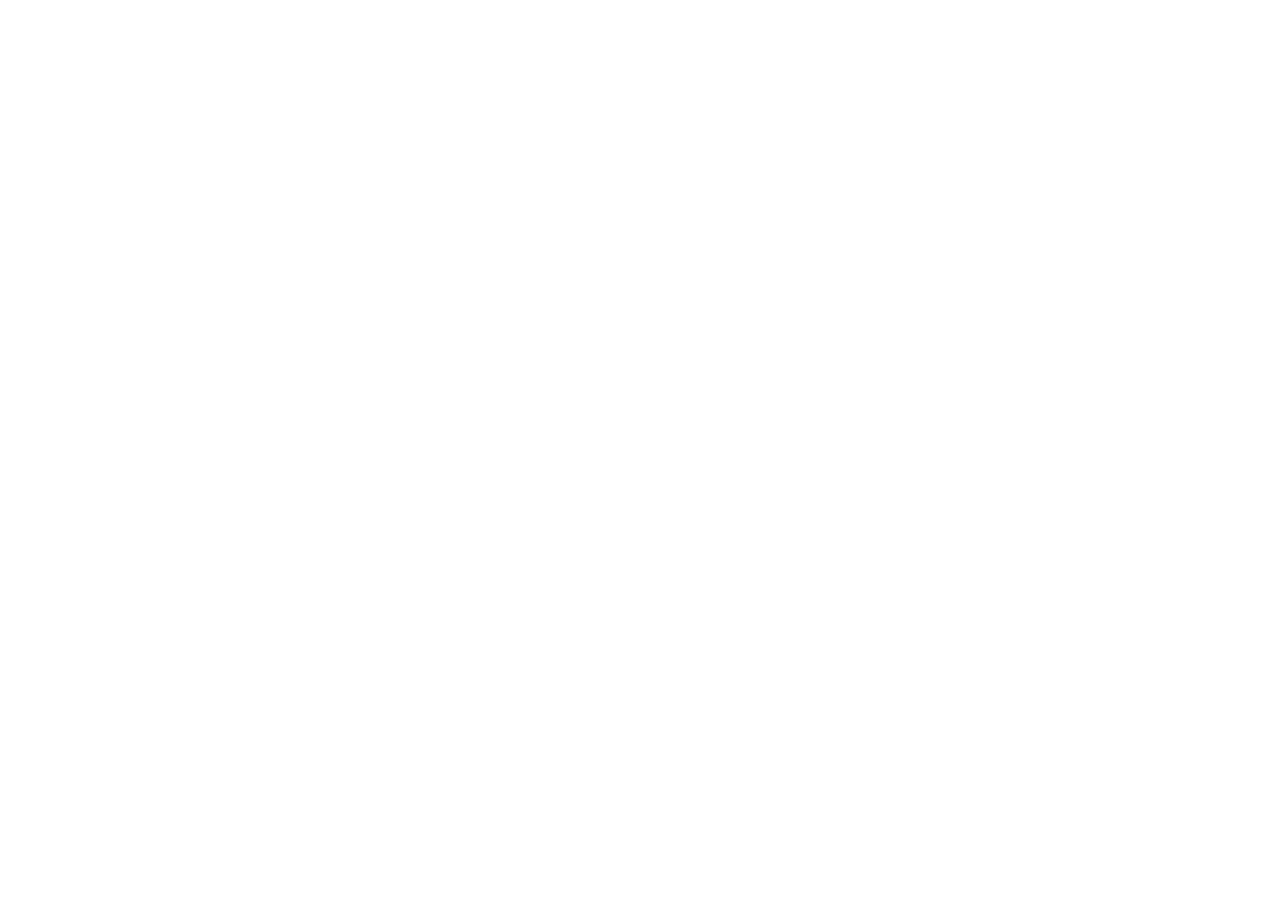
==== index.html @ 2c42944b "firts commit" ====
<!DOCTYPE html>
<html lang="en">
<head>
    <meta charset="UTF-8">
    <meta http-equiv="X-UA-Compatible" content="IE=edge">
    <meta name="viewport" content="width=device-width, initial-scale=1.0">
    <title>Document</title>
</head>
<body>
    
</body>
</html>
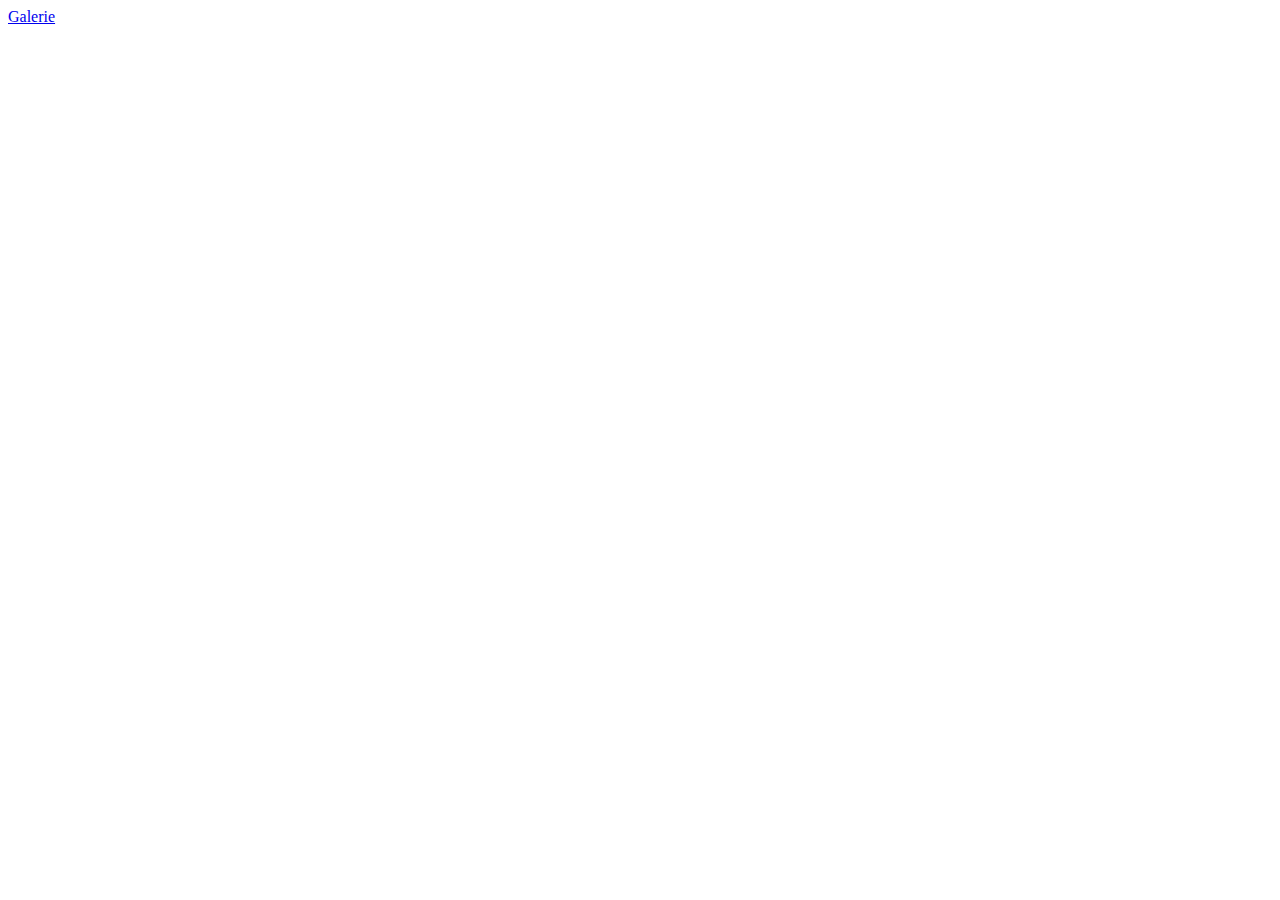
==== commit 86b142b9: "+galerie se zkušebními fotkami" ====
--- a/index.html
+++ b/index.html
@@ -1,12 +1,13 @@
 <!DOCTYPE html>
 <html lang="en">
-<head>
-    <meta charset="UTF-8">
-    <meta http-equiv="X-UA-Compatible" content="IE=edge">
-    <meta name="viewport" content="width=device-width, initial-scale=1.0">
-    <title>Document</title>
-</head>
-<body>
-    
-</body>
+    <head>
+        <meta charset="UTF-8">
+        <meta http-equiv="X-UA-Compatible" content="IE=edge">
+        <meta name="viewport" content="width=device-width, initial-scale=1.0">
+        <title>Sbor dobrovolných hasičů Křižany</title>
+    </head>
+    <header>
+        <a href="./gallery.html">Galerie</a>
+    </header>
+    <body></body>
 </html>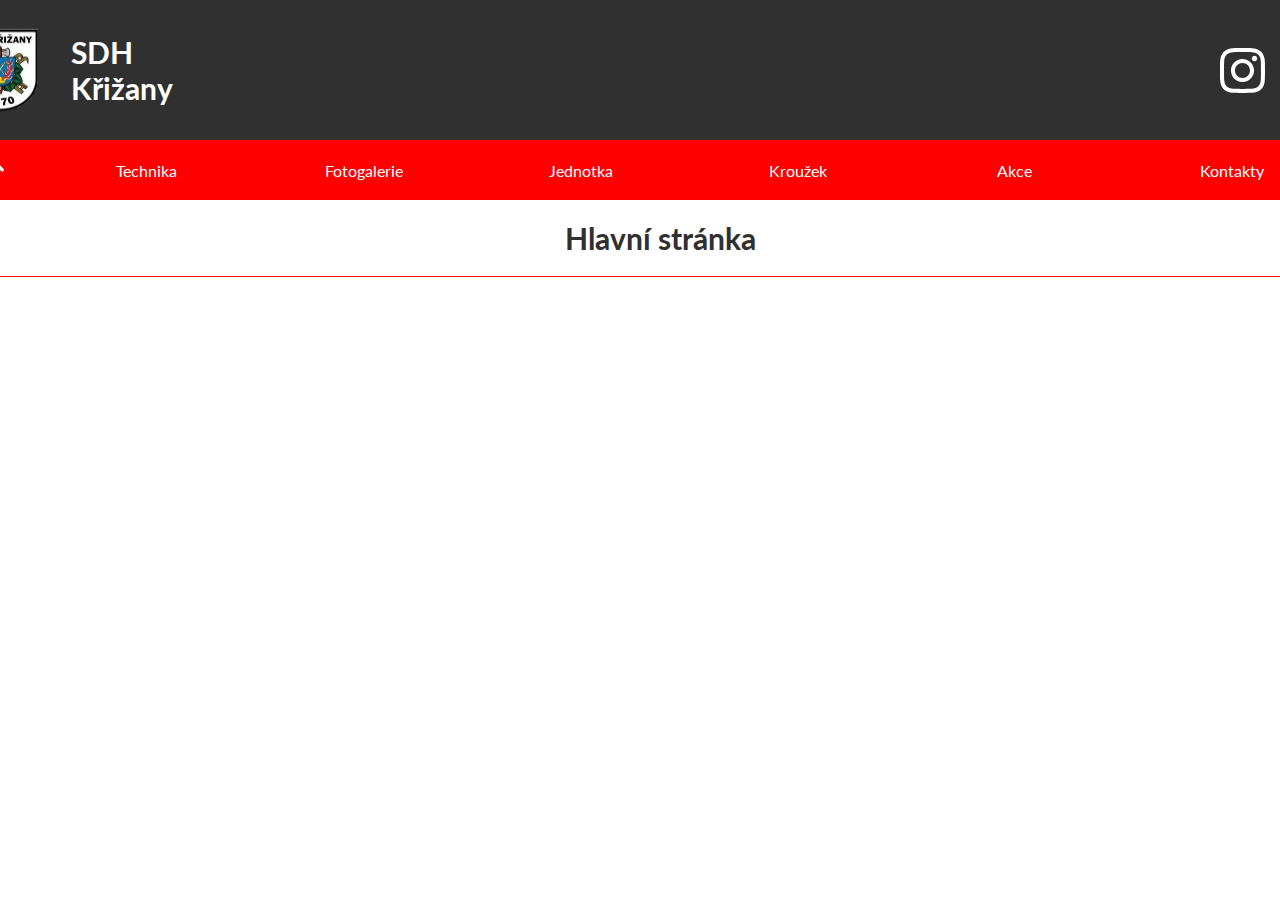
==== commit 782166be: "+obsah - technika" ====
--- a/index.html
+++ b/index.html
@@ -4,10 +4,35 @@
         <meta charset="UTF-8">
         <meta http-equiv="X-UA-Compatible" content="IE=edge">
         <meta name="viewport" content="width=device-width, initial-scale=1.0">
-        <title>Sbor dobrovolných hasičů Křižany</title>
+        <link rel="stylesheet" href="./style/main.css">
+        <link rel="stylesheet" href="./style/index.css">
+        <title>SDH Křižany</title>
+        <link rel="icon" href="./imgs/icon/znak.png">
     </head>
-    <header>
-        <a href="./gallery.html">Galerie</a>
-    </header>
-    <body></body>
+    <body>
+        <header>
+            <div>
+                <div id="nazev">
+                    <img src="./imgs/icon/znak.png" alt="">
+                    <p>SDH Křižany</p>
+                </div>
+                <div id="odkazy">
+                    <a href="https://www.instagram.com/sdh_krizany/"><img src="./imgs/icons_common/iconmonstr-instagram-11.svg" alt=""></a>
+                </div>
+            </div>
+            <nav class="navbar">
+                <a class="domu" href="./index.html"><img src="./imgs/icons_common/home-icon-silhouette-svgrepo-com.svg" alt=""></a>
+                <a class="technika" href="./technika.html">Technika</a>
+                <a class="fotogalerie" href="./fotogalerie.html">Fotogalerie</a>
+                <a class="jednotka" href="./jednotka.html">Jednotka</a>
+                <a class="krouzek" href="./krouzek.html">Kroužek</a>
+                <a class="akce" href="./akce.html">Akce</a>
+                <a class="kontakty" href="./kontakty.html">Kontakty</a>
+            </nav>
+        </header>
+        <div>
+            <h1>Hlavní stránka</h1>
+        </div>
+        <hr>
+    </body>
 </html>--- a/style/main.css
+++ b/style/main.css
@@ -0,0 +1,120 @@
+@import url('https://fonts.googleapis.com/css2?family=Lato&display=swap');
+:root {
+    --red: #FF0000;
+    --dark_grey: #303030;
+    --grey: #EAEAEA;
+}
+html {
+    font-family: 'Lato', sans-serif;
+    background-image: url("../imgs/IMG_2114.jpg");
+    background-position: center;
+    background-attachment: fixed;
+    background-position-y: -175px;
+    background-size: auto;
+    background-repeat: no-repeat;
+    display: flex;
+    flex-direction: column;
+    align-items: center;
+}
+h1 {
+    margin-left: 40px;
+    font-size: 30px;
+    color: var(--dark_grey);
+}
+body {
+    position: relative;
+    background-color: white;
+    width: 1400px;
+    min-height: 100vh;
+    margin: 0px;
+}
+header {
+    height: 200px;
+    position: relative;
+    display: flex;
+    flex-direction: column;
+}
+header > div {
+    background-color: var(--dark_grey);
+    height: 140px;
+    display: flex;
+    width: 1400px;
+}
+header > div > #nazev {
+    width: 240px;
+    height: 140px;
+    display: flex;
+    align-items: center;
+}
+header > div > #nazev > img {
+    position: relative;
+    left: 20px;
+    width: 80px;
+    height: 88px;
+}
+header > div > #nazev > p {
+    position: relative;
+    color: white;
+    font-size: 30px;
+    font-weight: bold;
+    width: 100px;
+    margin-left: -2.3em;
+    left: 120px;
+}
+header > div > #odkazy > a {
+    width: 45px;
+    height: 45px;
+    margin-left: 65em;
+}
+header > div > #odkazy {
+    position: relative;
+    right: 0px;
+    height: 140px;
+    display: flex;
+    align-items: center;
+    justify-content: center;
+    width: fit-content;
+}
+header > div > #odkazy > a > img {
+    width: 100%;
+}
+.navbar {
+    height: 60px;
+    background-color: var(--red);
+    display: flex;
+    
+}
+.navbar > a {
+    color: white;
+    text-decoration: none;
+    display: flex;
+    align-items: center;
+    justify-content: center;
+    width: 15.5%;
+    transition: 0.5s;
+}
+.navbar > a:hover {
+    color: var(--red);
+    background-color: white;
+}
+.navbar > .domu {
+    width: 7%;
+    color: white;
+}
+.navbar > .domu > img {
+    height: 50%;
+}
+h2 {
+    font-size: 21px;
+}
+hr {
+    width: 85em;
+    background-color: var(--red);
+    height: 1px;
+    border: none;
+}
+div hr {
+    width: 82em;
+    background-color: var(--dark_grey);
+    margin-left: -1em;
+}--- a/style/index.css
+++ b/style/index.css
@@ -0,0 +1,3 @@
+h1 {
+    text-align: center;
+}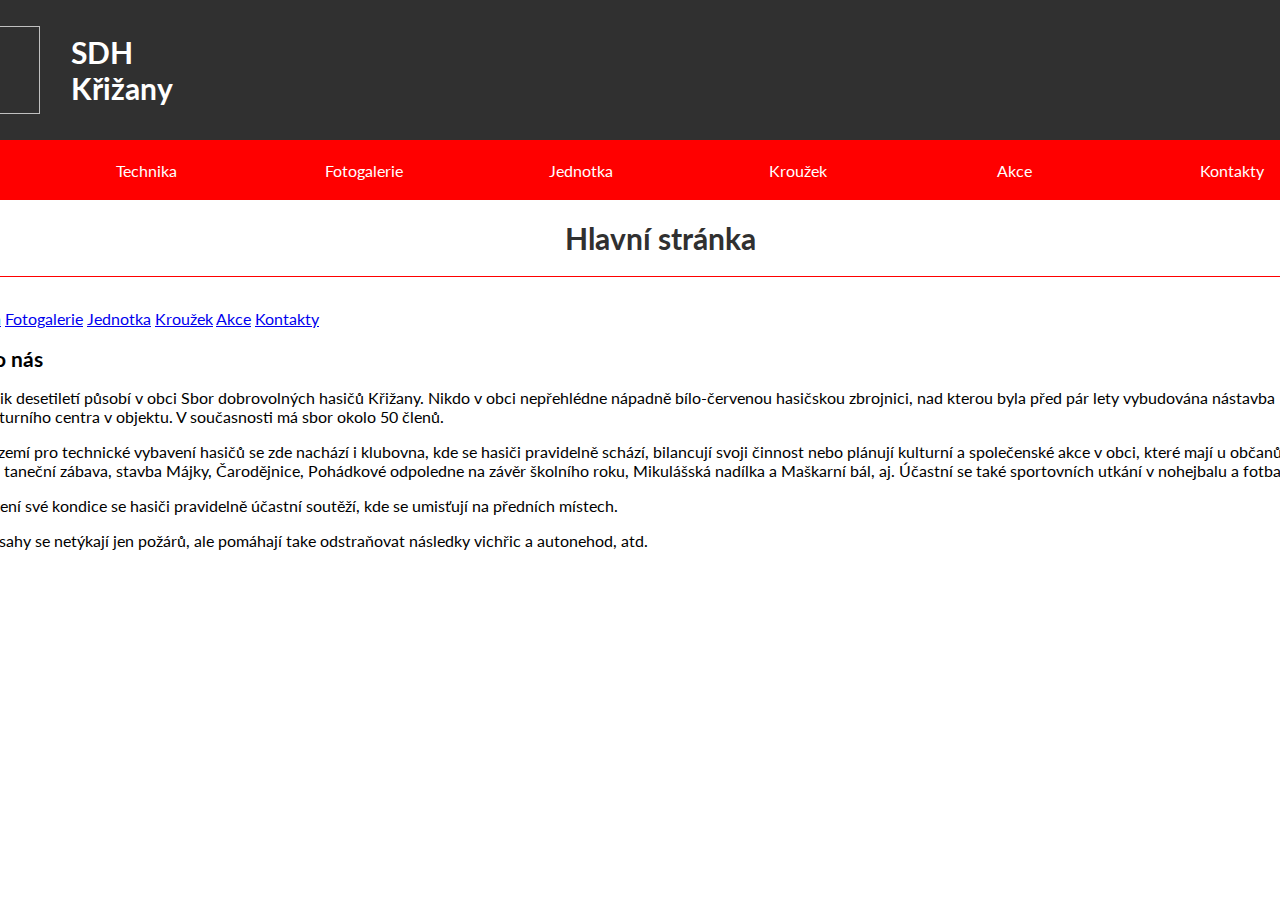
==== commit c46c7c42: "+mainpage" ====
--- a/index.html
+++ b/index.html
@@ -4,24 +4,24 @@
         <meta charset="UTF-8">
         <meta http-equiv="X-UA-Compatible" content="IE=edge">
         <meta name="viewport" content="width=device-width, initial-scale=1.0">
+        <link rel="stylesheet" href="./style/index.css">
         <link rel="stylesheet" href="./style/main.css">
-        <link rel="stylesheet" href="./style/index.css">
         <title>SDH Křižany</title>
-        <link rel="icon" href="./imgs/icon/znak.png">
+        <link rel="icon" href="./imgs/znak.png">
     </head>
     <body>
         <header>
             <div>
                 <div id="nazev">
-                    <img src="./imgs/icon/znak.png" alt="">
+                    <img src="./imgs/znak.png" alt="">
                     <p>SDH Křižany</p>
                 </div>
                 <div id="odkazy">
-                    <a href="https://www.instagram.com/sdh_krizany/"><img src="./imgs/icons_common/iconmonstr-instagram-11.svg" alt=""></a>
+                    <a href="https://www.instagram.com/sdh_krizany/"><img src="./imgs/iconmonstr-instagram-11.svg" alt=""></a>
                 </div>
             </div>
             <nav class="navbar">
-                <a class="domu" href="./index.html"><img src="./imgs/icons_common/home-icon-silhouette-svgrepo-com.svg" alt=""></a>
+                <a class="domu" href="./index.html"><img src="./imgs/home-icon-silhouette-svgrepo-com.svg" alt=""></a>
                 <a class="technika" href="./technika.html">Technika</a>
                 <a class="fotogalerie" href="./fotogalerie.html">Fotogalerie</a>
                 <a class="jednotka" href="./jednotka.html">Jednotka</a>
@@ -34,5 +34,20 @@
             <h1>Hlavní stránka</h1>
         </div>
         <hr>
+        <div class="dlazdice">
+            <a href="./technika.html" class="technika">Technika</a>
+            <a href="./fotogalerie.html" class="fotogalerie">Fotogalerie</a>
+            <a href="./jednotka.html" class="jednotka">Jednotka</a>
+            <a href="./krouzek.html" class="krouzek">Kroužek</a>
+            <a href="./akce.html" class="akce">Akce</a>
+            <a href="./kontakty.html" class="kontakty">Kontakty</a>
+        </div>
+        <div class="info">
+            <h2>Něco o nás</h2>
+            <p>Již několik desetiletí působí v obci Sbor dobrovolných hasičů Křižany. Nikdo v obci nepřehlédne nápadně bílo-červenou hasičskou zbrojnici, nad kterou byla před pár lety vybudována nástavba Multikulturního centra v objektu. V současnosti má sbor okolo 50 členů.</p>
+            <p>Vedle zázemí pro technické vybavení hasičů se zde nachází i klubovna, kde se hasiči pravidelně schází, bilancují svoji činnost nebo plánují kulturní a společenské akce v obci, které mají u občanů velkou odezvu - taneční zábava, stavba Májky, Čarodějnice, Pohádkové odpoledne na závěr školního roku, Mikulášská nadílka a Maškarní bál, aj. Účastní se také sportovních utkání v nohejbalu a fotbalu.</p>
+            <p>Pro utužení své kondice se hasiči pravidelně účastní soutěží, kde se umisťují na předních místech.</p>
+            <p>Jejich zásahy se netýkají jen požárů, ale pomáhají take odstraňovat následky vichřic a autonehod, atd.</p>
+        </div>
     </body>
 </html>--- a/style/main.css
+++ b/style/main.css
@@ -27,6 +27,11 @@
     width: 1400px;
     min-height: 100vh;
     margin: 0px;
+}
+@keyframes lights {
+    0% {box-shadow: 0 4px 8px 0 blue, 0 6px 20px 0 blue;}
+    50% {box-shadow: 0 4px 8px 0 red, 0 6px 20px 0 red;}
+    100% {box-shadow: 0 4px 8px 0 blue, 0 6px 20px 0 blue;}
 }
 header {
     height: 200px;
@@ -65,6 +70,13 @@
     width: 45px;
     height: 45px;
     margin-left: 65em;
+}
+header > div > #odkazy > a:hover {
+    box-shadow: 0 4px 8px 0 blue, 0 6px 20px 0 blue;
+    animation-name: lights;
+    animation-duration: 1s;
+    animation-iteration-count: infinite;
+    animation-timing-function: linear;
 }
 header > div > #odkazy {
     position: relative;
@@ -107,14 +119,22 @@
 h2 {
     font-size: 21px;
 }
-hr {
+body > hr {
     width: 85em;
     background-color: var(--red);
     height: 1px;
     border: none;
+    margin-bottom: 2em;
 }
 div hr {
     width: 82em;
     background-color: var(--dark_grey);
     margin-left: -1em;
+    height: 1px;
+    border: none;
+}
+.obsah > div {
+    margin-left: 3em;
+    margin-right: 3em;
+    margin-bottom: 3em;
 }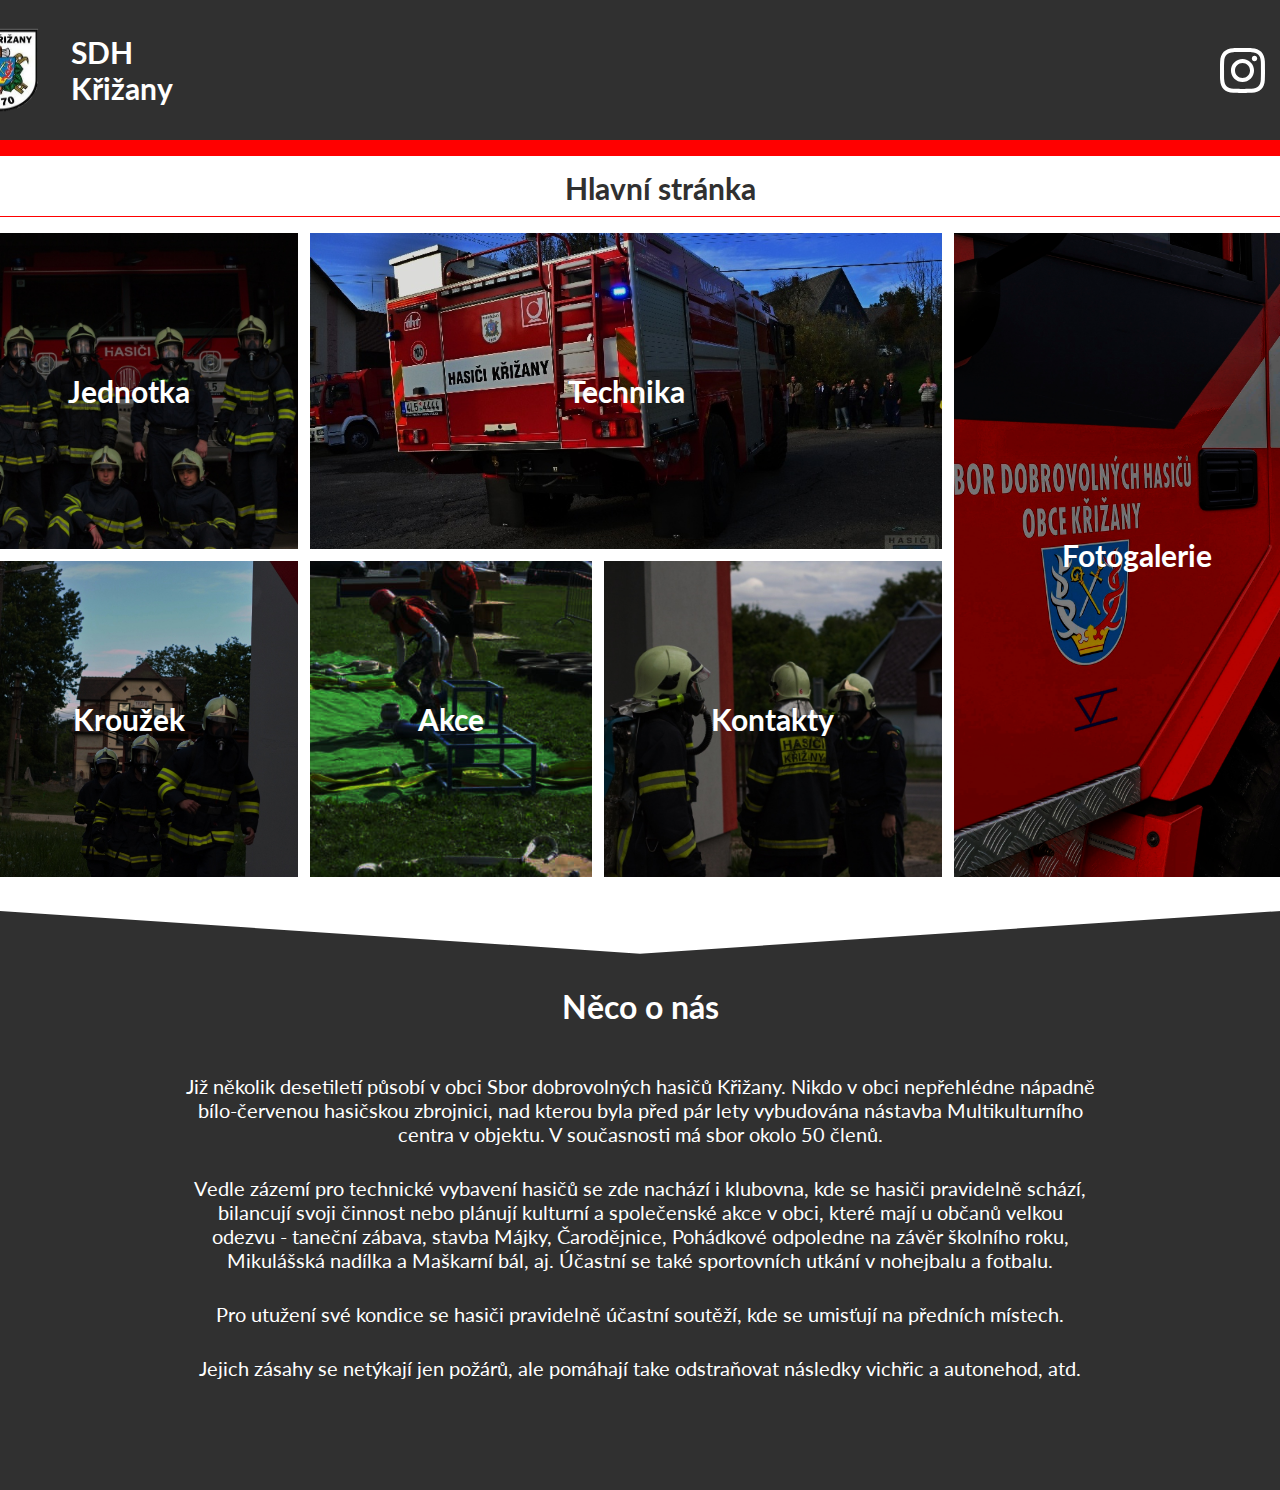
==== commit 5dcaf51b: "." ====
--- a/index.html
+++ b/index.html
@@ -1,5 +1,5 @@
 <!DOCTYPE html>
-<html lang="en">
+<html lang="cs">
     <head>
         <meta charset="UTF-8">
         <meta http-equiv="X-UA-Compatible" content="IE=edge">
--- a/style/index.css
+++ b/style/index.css
@@ -1,3 +1,102 @@
+header > .navbar a {
+    display: none;
+}
+header > .navbar {
+    height: 1em;
+}
+body > header {
+    margin-bottom: -2.5em;
+}
 h1 {
     text-align: center;
+    margin-top: 10px;
+    margin-bottom: 10px;
+}
+html body > hr {
+    margin-bottom: 10px;
+}
+.dlazdice {
+    width: 98%;
+    height: 41em;
+    margin: auto;
+    display: grid;
+    grid-template-areas: 
+    'unit tech tech foto'
+    'kr akce con foto';
+}
+.technika {
+    grid-area: tech;
+    background-image: url(../imgs/248-11989-01--zGPgCF.jpg);
+    background-size: cover;
+    background-position: center;
+}
+.fotogalerie {
+    grid-area: foto;
+    background-image: url(../imgs/_MG_2161\ -\ kopie.jpg);
+    background-size: cover;
+    background-position: center;
+}
+.jednotka {
+    grid-area: unit;
+    background-image: url(../imgs/jednotka.jpg);
+    background-size: cover;
+    background-position: center;
+}
+.krouzek {
+    grid-area: kr;
+    background-image: url(../imgs/krouzek.jpg);
+    background-size: cover;
+    background-position: center;
+}
+.akce {
+    grid-area: akce;
+    background-image: url(../imgs/IMG_5434.jpg);
+    background-size: cover;
+    background-position: center;
+}
+.kontakty {
+    grid-area: con;
+    background-image: url(../imgs/kontakty.jpg);
+    background-size: cover;
+    background-position: center;
+}
+
+.dlazdice a {
+    margin: 0.2em;
+}
+.dlazdice a {
+    text-align: center;
+    display: flex;
+    justify-content: center;
+    align-items: center;
+    text-decoration: none;
+    font-size: 30px;
+    color: white;
+    font-weight: bold;
+    transition: 0.2s linear;
+}
+.dlazdice a:hover {
+    background-image: url(../imgs/303030_solid_color_background_icolorpalette.png);
+}
+.info {
+    margin-top: 1.5em;
+    background-color: var(--dark_grey);
+    clip-path: polygon(50% 8%, 100% 0, 100% 100%, 0 100%, 0 0);
+    padding-top: 5em;
+    padding-bottom: 5em;
+}
+.info p {
+    margin: auto;
+    color: white;
+    text-align: center;
+    font-size: 20px;
+    width: 65%;
+    margin-bottom: 1.5em;
+}
+.info h2 {
+    color: white;
+    font-size: 32px;
+    margin: auto;
+    margin-bottom: 1.5em;
+    text-align: center;
 }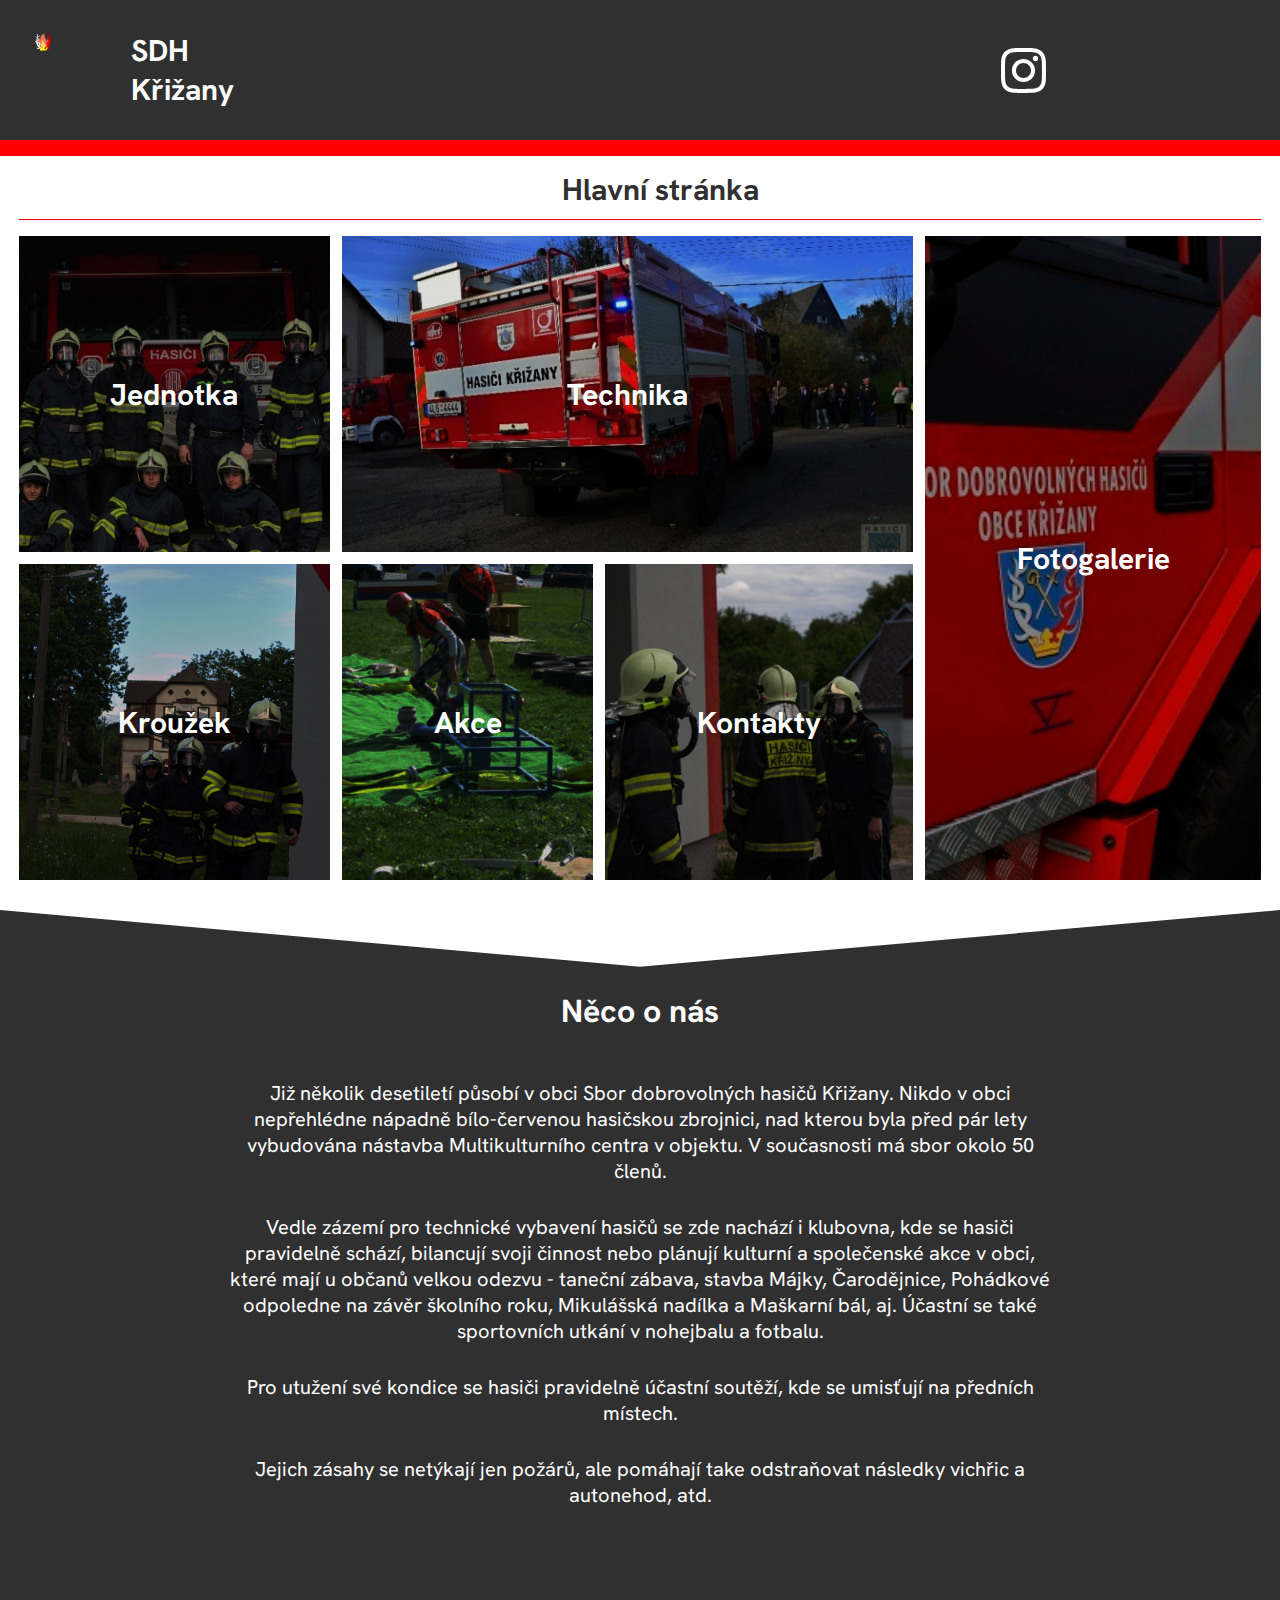
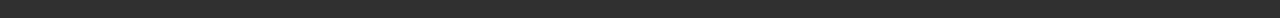
==== commit e04fe142: "logo" ====
--- a/index.html
+++ b/index.html
@@ -7,13 +7,13 @@
         <link rel="stylesheet" href="./style/index.css">
         <link rel="stylesheet" href="./style/main.css">
         <title>SDH Křižany</title>
-        <link rel="icon" href="./imgs/znak.png">
+        <link rel="icon" href="./imgs/LOGO.svg">
     </head>
     <body>
         <header>
             <div>
                 <div id="nazev">
-                    <img src="./imgs/znak.png" alt="">
+                    <img src="./imgs/LOGO.svg" alt="logo">
                     <p>SDH Křižany</p>
                 </div>
                 <div id="odkazy">
--- a/style/index.css
+++ b/style/index.css
@@ -32,7 +32,7 @@
 }
 .fotogalerie {
     grid-area: foto;
-    background-image: url(../imgs/_MG_2161\ -\ kopie.jpg);
+    background-image: url(../imgs/MG_21612.jpg);
     background-size: cover;
     background-position: center;
 }
@@ -60,10 +60,6 @@
     background-size: cover;
     background-position: center;
 }
-
-.dlazdice a {
-    margin: 0.2em;
-}
 .dlazdice a {
     text-align: center;
     display: flex;
@@ -74,9 +70,11 @@
     color: white;
     font-weight: bold;
     transition: 0.2s linear;
+    margin: 0.2em;
 }
 .dlazdice a:hover {
     background-image: url(../imgs/303030_solid_color_background_icolorpalette.png);
+    box-shadow: 0 0 8px 2px black;
 }
 .info {
     margin-top: 1.5em;
@@ -99,4 +97,22 @@
     margin: auto;
     margin-bottom: 1.5em;
     text-align: center;
+}
+
+@media only screen and (max-width: 700px) {
+    .dlazdice {
+        grid-template-areas: 
+        'tech'
+        'foto'
+        'unit'
+        'kr'
+        'akce'
+        'con';
+    }
+}
+
+@media only screen and (max-width: 640px) {
+    .info {
+    clip-path: polygon(50% 5%, 100% 0, 100% 100%, 0 100%, 0 0)
+    }
 }--- a/style/main.css
+++ b/style/main.css
@@ -1,11 +1,11 @@
-@import url('https://fonts.googleapis.com/css2?family=Lato&display=swap');
+@import url('https://fonts.googleapis.com/css2?family=Hanken+Grotesk&display=swap');
 :root {
     --red: #FF0000;
     --dark_grey: #303030;
     --grey: #EAEAEA;
 }
 html {
-    font-family: 'Lato', sans-serif;
+    font-family: 'Hanken Grotesk', sans-serif;
     background-image: url("../imgs/IMG_2114.jpg");
     background-position: center;
     background-attachment: fixed;
@@ -96,6 +96,12 @@
     display: flex;
     
 }
+#hidden {
+    display: none;
+}
+#hidden img {
+    height: 45px;
+}
 .navbar > a {
     color: white;
     text-decoration: none;
@@ -115,6 +121,9 @@
 }
 .navbar > .domu > img {
     height: 50%;
+}
+.navbar > img {
+    display: none;
 }
 h2 {
     font-size: 21px;
@@ -137,4 +146,68 @@
     margin-left: 3em;
     margin-right: 3em;
     margin-bottom: 3em;
+}
+
+@media only screen and (max-width: 1399px) {
+    html {
+        background-image: none;
+        width: 100%;
+    }
+    body {
+        width: 100%;
+    }
+    header > div {
+        width: auto;
+    }
+    header > div > #nazev {
+        width: auto;
+    }
+    header > div > #odkazy {
+        width: 75%;
+    }
+    body > hr {
+        width: 97%;
+    }
+    body div hr {
+        width: 97%;
+    }
+    header > div > #odkazy > a {
+        margin-left: 90%;
+    }
+}
+
+@media only screen and (max-width: 670px) {
+    .navbar {
+        top: 140px;
+        width: 100%;
+        height: 60px;
+        position: absolute;
+        flex-direction: column;
+        align-items: center;
+        overflow: hidden;
+        transition: 0.6s;
+        z-index: 1;
+    }
+    .navbar a {
+        height: 10em;
+        width: 100%;
+    }
+    .navbar > .domu {
+        height: 10em;
+        width: 100%;
+    }
+    .navbar > img {
+        display: block;
+        height: 60px;
+    }
+    .navbar:hover {
+        height: 100vh;
+        top: 0px;
+    }
+}
+
+@media only screen and (max-width: 640px) {
+    header div #odkazy a {
+        margin-left: 50%;
+    }
 }